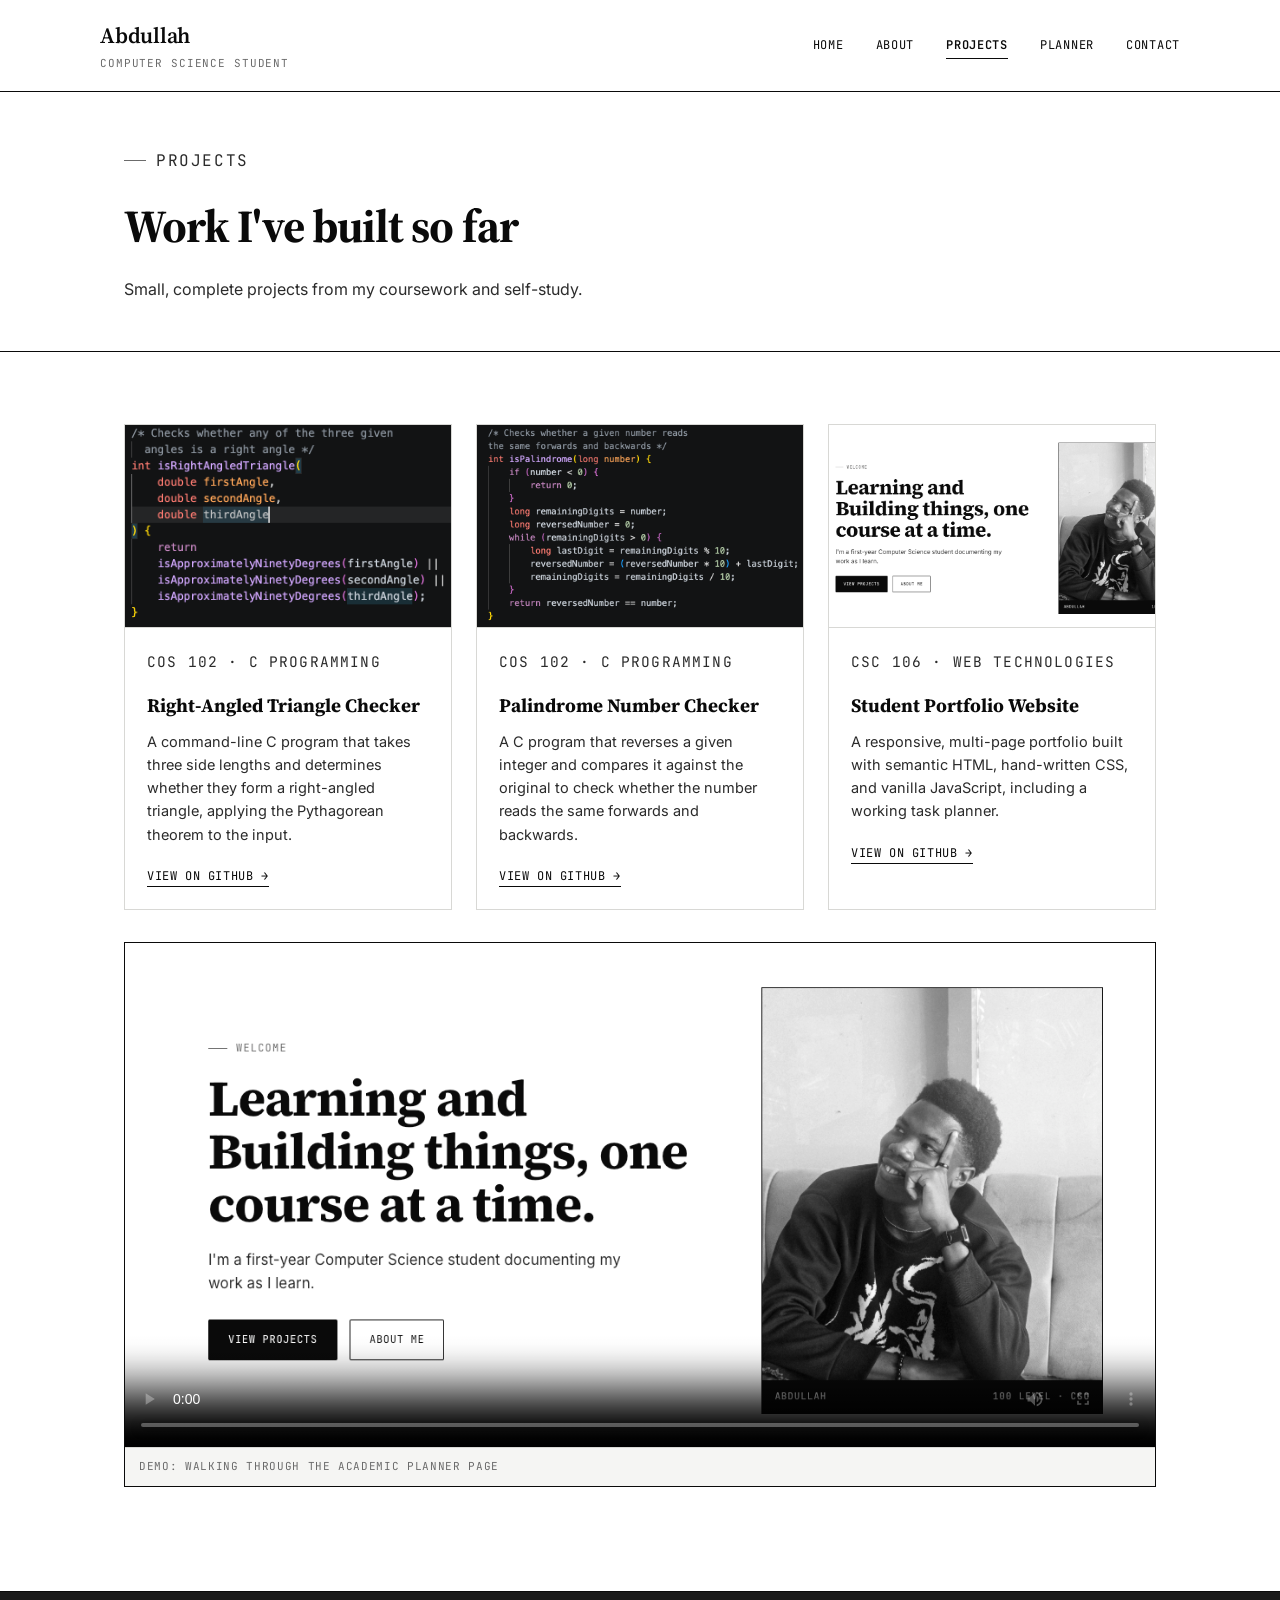
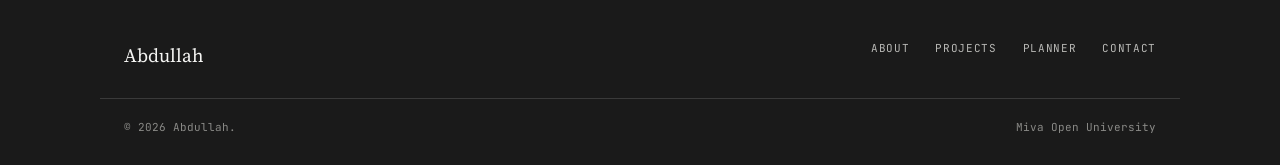
==== projects.html @ 6de3a1d3 "add projects page and media assets" ====
<!DOCTYPE html>
<html lang="en">

<head>
  <meta charset="UTF-8">
  <meta name="viewport" content="width=device-width, initial-scale=1.0">
  <title>Projects | Abdullah</title>
  <link
    href="https://fonts.googleapis.com/css2?family=Source+Serif+4:wght@400;600;700&family=Inter:wght@400;500;600&family=JetBrains+Mono:wght@400;500&display=swap"
    rel="stylesheet">
  <link rel="stylesheet" href="css/style.css">
</head>

<body>

  <header class="site-header">
    <nav class="nav container">
      <a href="index.html" class="brand">Abdullah<span>Computer Science Student</span></a>
      <ul class="nav-links" id="navLinks">
        <li><a href="index.html">Home</a></li>
        <li><a href="about.html">About</a></li>
        <li><a href="projects.html" aria-current="page">Projects</a></li>
        <li><a href="planner.html">Planner</a></li>
        <li><a href="contact.html">Contact</a></li>
      </ul>
      <button class="nav-toggle" id="navToggle" aria-label="Toggle navigation" aria-expanded="false">
        <span></span><span></span><span></span>
      </button>
    </nav>
  </header>

  <section class="page-intro">
    <div class="container">
      <p class="eyebrow">Projects</p>
      <h1>Work I've built so far</h1>
      <p>Small, complete projects from my coursework and self-study.</p>
    </div>
  </section>

  <section class="section">
    <div class="container">
      <div class="grid-3">

        <article class="card">
          <div class="card-media"><img src="images/project-triangle.png"
              alt="Terminal output of the right-angled triangle checker program"></div>
          <div class="card-body">
            <p class="card-tag">COS 102 · C Programming</p>
            <h3>Right-Angled Triangle Checker</h3>
            <p>A command-line C program that takes three side lengths and determines whether they form a right-angled
              triangle, applying the Pythagorean theorem to the input.</p>
            <a href="https://github.com/" class="card-link" target="_blank" rel="noopener">View on GitHub →</a>
          </div>
        </article>

        <article class="card">
          <div class="card-media"><img src="images/project-palindrome.png"
              alt="Terminal output of the palindrome number checker program"></div>
          <div class="card-body">
            <p class="card-tag">COS 102 · C Programming</p>
            <h3>Palindrome Number Checker</h3>
            <p>A C program that reverses a given integer and compares it against the original to check whether the
              number reads the same forwards and backwards.</p>
            <a href="https://github.com/" class="card-link" target="_blank" rel="noopener">View on GitHub →</a>
          </div>
        </article>

        <article class="card">
          <div class="card-media"><img src="images/portfolio.png"
              alt="Screenshot of this student portfolio website"></div>
          <div class="card-body">
            <p class="card-tag">CSC 106 · Web Technologies</p>
            <h3>Student Portfolio Website</h3>
            <p>A responsive, multi-page portfolio built with semantic HTML, hand-written CSS, and vanilla
              JavaScript, including a working task planner.</p>
            <a href="https://github.com/" class="card-link" target="_blank" rel="noopener">View on GitHub →</a>
          </div>
        </article>

      </div>

      <div class="media-block">
        <video controls preload="metadata" poster="images/portfolio.png">
          <source src="images/demo-academic-planner.mov" type="video/mp4">
          Your browser does not support embedded video.
        </video>
        <p class="media-caption">Demo: walking through the Academic Planner page </p>
      </div>
    </div>
  </section>

  <footer class="site-footer">
    <div class="container">
      <div>
        <p class="footer-brand">Abdullah</p>
      </div>
      <ul class="footer-links">
        <li><a href="about.html">About</a></li>
        <li><a href="projects.html">Projects</a></li>
        <li><a href="planner.html">Planner</a></li>
        <li><a href="contact.html">Contact</a></li>
      </ul>
    </div>
    <div class="container footer-bottom">
      <span>© 2026 Abdullah. </span>
      <span>Miva Open University</span>
    </div>
  </footer>

  <script src="js/main.js"></script>
</body>

</html>
---- css/style.css ----
/* =========================================================
   Design tokens
   ========================================================= */
:root {
  --ink: #0a0a0a;
  --paper: #ffffff;
  --panel: #f5f5f3;
  --line: #d8d8d5;
  --gray: #6b6b6b;
  --gray-dark: #2b2b2b;
  --surface: #1a1a1a;

  --serif: "Source Serif 4", Georgia, "Times New Roman", serif;
  --sans: "Inter", -apple-system, BlinkMacSystemFont, "Segoe UI", sans-serif;
  --mono: "JetBrains Mono", "Courier New", monospace;

  --max: 1080px;
  --gap: 24px;
  --radius: 2px;
}

* { box-sizing: border-box; margin: 0; padding: 0; }

html { scroll-behavior: smooth; }

body {
  font-family: var(--sans);
  color: var(--ink);
  background: var(--paper);
  line-height: 1.6;
  -webkit-font-smoothing: antialiased;
}

img { max-width: 100%; display: block; }

a { color: inherit; text-decoration: none; }

ul, ol { list-style: none; }

:focus-visible {
  outline: 2px solid var(--ink);
  outline-offset: 3px;
}

.container {
  max-width: var(--max);
  margin: 0 auto;
  padding: 0 24px;
}

/* =========================================================
   Top bar / record number
   ========================================================= */
.recordbar {
  font-family: var(--mono);
  font-size: 11px;
  letter-spacing: 0.08em;
  text-transform: uppercase;
  color: var(--gray);
  border-bottom: 1px solid var(--line);
  padding: 10px 0;
}
.recordbar .container {
  display: flex;
  justify-content: space-between;
}

/* =========================================================
   Header / Nav
   ========================================================= */
.site-header {
  border-bottom: 1px solid var(--ink);
  background: var(--paper);
  position: sticky;
  top: 0;
  z-index: 50;
}

.nav {
  display: flex;
  align-items: center;
  justify-content: space-between;
  padding: 18px 0;
}

.brand {
  font-family: var(--serif);
  font-size: 22px;
  font-weight: 600;
  letter-spacing: -0.01em;
}
.brand span {
  font-family: var(--mono);
  font-size: 11px;
  display: block;
  color: var(--gray);
  font-weight: 400;
  letter-spacing: 0.08em;
  text-transform: uppercase;
  margin-top: 2px;
}

.nav-links {
  display: flex;
  gap: 32px;
  font-family: var(--mono);
  font-size: 12px;
  letter-spacing: 0.06em;
  text-transform: uppercase;
}

.nav-links a {
  position: relative;
  padding: 4px 0;
  transition: color 0.2s ease;
}

.nav-links a::after {
  content: "";
  position: absolute;
  left: 0;
  bottom: -2px;
  width: 0;
  height: 1px;
  background: var(--ink);
  transition: width 0.25s ease;
}

.nav-links a:hover::after,
.nav-links a[aria-current="page"]::after {
  width: 100%;
}

.nav-links a[aria-current="page"] {
  color: var(--ink);
  font-weight: 600;
}

.nav-toggle {
  display: none;
  background: none;
  border: 1px solid var(--ink);
  width: 36px;
  height: 36px;
  cursor: pointer;
  flex-direction: column;
  justify-content: center;
  align-items: center;
  gap: 4px;
}
.nav-toggle span {
  display: block;
  width: 18px;
  height: 1px;
  background: var(--ink);
}

/* =========================================================
   Hero
   ========================================================= */
.hero {
  border-bottom: 1px solid var(--ink);
}

.hero .container {
  display: grid;
  grid-template-columns: 1.2fr 0.8fr;
  gap: 48px;
  align-items: center;
  padding-top: 64px;
  padding-bottom: 64px;
}

.eyebrow {
  font-family: var(--mono);
  font-size: 12px;
  letter-spacing: 0.1em;
  text-transform: uppercase;
  color: var(--gray);
  display: flex;
  align-items: center;
  gap: 10px;
  margin-bottom: 18px;
}
.eyebrow::before {
  content: "";
  width: 22px;
  height: 1px;
  background: var(--gray);
}

.hero h1 {
  font-family: var(--serif);
  font-size: clamp(36px, 5vw, 58px);
  line-height: 1.05;
  letter-spacing: -0.02em;
  margin-bottom: 20px;
}

.hero p.lede {
  font-size: 17px;
  color: var(--gray-dark);
  max-width: 46ch;
  margin-bottom: 28px;
}

.btn-row { display: flex; gap: 14px; flex-wrap: wrap; }

.btn {
  display: inline-flex;
  align-items: center;
  gap: 8px;
  font-family: var(--mono);
  font-size: 12px;
  letter-spacing: 0.06em;
  text-transform: uppercase;
  padding: 13px 22px;
  border: 1px solid var(--ink);
  border-radius: var(--radius);
  cursor: pointer;
  transition: background 0.2s ease, color 0.2s ease, transform 0.15s ease;
}

.btn-solid {
  background: var(--ink);
  color: var(--paper);
}
.btn-solid:hover { background: var(--gray-dark); transform: translateY(-1px); }

.btn-outline {
  background: transparent;
  color: var(--ink);
}
.btn-outline:hover { background: var(--ink); color: var(--paper); }

.hero-frame {
  border: 1px solid var(--ink);
  aspect-ratio: 4 / 5;
  overflow: hidden;
  background: var(--panel);
  position: relative;
}
.hero-frame img {
  width: 100%;
  height: 100%;
  object-fit: cover;
  filter: grayscale(1) contrast(1.05);
}
.hero-frame .tag {
  position: absolute;
  bottom: 0;
  left: 0;
  right: 0;
  background: var(--ink);
  color: var(--paper);
  font-family: var(--mono);
  font-size: 11px;
  letter-spacing: 0.08em;
  text-transform: uppercase;
  padding: 10px 14px;
  display: flex;
  justify-content: space-between;
}

/* =========================================================
   Section scaffolding
   ========================================================= */
.section {
  padding: 72px 0;
  border-bottom: 1px solid var(--line);
}
.section:last-of-type { border-bottom: none; }

.section-head {
  display: flex;
  justify-content: space-between;
  align-items: flex-end;
  gap: 24px;
  margin-bottom: 40px;
  flex-wrap: wrap;
}

.section-head .index {
  font-family: var(--mono);
  font-size: 12px;
  color: var(--gray);
  letter-spacing: 0.08em;
  text-transform: uppercase;
}

.section h2 {
  font-family: var(--serif);
  font-size: clamp(26px, 3.4vw, 38px);
  letter-spacing: -0.01em;
}

.section .lede {
  color: var(--gray-dark);
  max-width: 60ch;
}

/* =========================================================
   Grid / Cards
   ========================================================= */
.grid-3 {
  display: grid;
  grid-template-columns: repeat(3, 1fr);
  gap: var(--gap);
}
.grid-2 {
  display: grid;
  grid-template-columns: repeat(2, 1fr);
  gap: var(--gap);
}

.card {
  border: 1px solid var(--line);
  background: var(--paper);
  transition: border-color 0.2s ease, transform 0.2s ease;
}
.card:hover {
  border-color: var(--ink);
  transform: translateY(-3px);
}

.card-media {
  aspect-ratio: 16 / 10;
  background: var(--panel);
  border-bottom: 1px solid var(--line);
  overflow: hidden;
}
.card-media img {
  width: 100%;
  height: 100%;
  object-fit: cover;
  object-position: left;
}

.card-media img:nth-child(1) {
  object-position: 30% 30%;
}

.card-body { padding: 22px; }

.card-tag {
  font-family: var(--mono);
  font-size: 10px;
  letter-spacing: 0.08em;
  text-transform: uppercase;
  color: var(--gray);
  margin-bottom: 10px;
}

.card h3 {
  font-family: var(--serif);
  font-size: 19px;
  margin-bottom: 10px;
}

.card p { color: var(--gray-dark); font-size: 14.5px; margin-bottom: 16px; }

.card-link {
  font-family: var(--mono);
  font-size: 12px;
  letter-spacing: 0.05em;
  text-transform: uppercase;
  border-bottom: 1px solid var(--ink);
  padding-bottom: 2px;
}

/* =========================================================
   Skills / list rows
   ========================================================= */
.rowlist { border-top: 1px solid var(--line); }
.rowlist .row {
  display: grid;
  grid-template-columns: 140px 1fr 60px;
  gap: 20px;
  align-items: center;
  padding: 16px 0;
  border-bottom: 1px solid var(--line);
}
.rowlist .row .label {
  font-family: var(--mono);
  font-size: 12px;
  text-transform: uppercase;
  letter-spacing: 0.06em;
  color: var(--gray);
}
.meter {
  height: 6px;
  background: var(--panel);
  border: 1px solid var(--line);
  position: relative;
}
.meter span {
  position: absolute;
  inset: 0;
  background: var(--ink);
  width: var(--level, 50%);
}
.rowlist .row .pct {
  font-family: var(--mono);
  font-size: 12px;
  text-align: right;
  color: var(--gray-dark);
}

/* =========================================================
   Table (academic record)
   ========================================================= */
.table-wrap { border: 1px solid var(--ink); overflow-x: auto; }
table { width: 100%; border-collapse: collapse; font-size: 14px; }
caption {
  text-align: left;
  font-family: var(--mono);
  font-size: 11px;
  letter-spacing: 0.08em;
  text-transform: uppercase;
  color: var(--gray);
  padding: 12px 16px;
  border-bottom: 1px solid var(--ink);
  caption-side: top;
}
th, td {
  text-align: left;
  padding: 13px 16px;
  border-bottom: 1px solid var(--line);
}
thead th {
  font-family: var(--mono);
  font-size: 11px;
  text-transform: uppercase;
  letter-spacing: 0.06em;
  color: var(--gray);
  background: var(--panel);
}
tbody tr:last-child td { border-bottom: none; }
tbody tr:hover { background: var(--panel); }

/* =========================================================
   Bio / About blocks
   ========================================================= */
.split {
  display: grid;
  grid-template-columns: 0.9fr 1.1fr;
  gap: 56px;
}
.split-side {
  position: sticky;
  top: 90px;
  align-self: start;
}
.bio-photo {
  border: 1px solid var(--ink);
  aspect-ratio: 4/5;
  background: var(--panel);
  margin-bottom: 18px;
  overflow: hidden;
}
.bio-photo img { width: 100%; height: 100%; object-fit: cover; filter: grayscale(1); }

.factrow {
  display: flex;
  justify-content: space-between;
  font-family: var(--mono);
  font-size: 12px;
  padding: 10px 0;
  border-bottom: 1px solid var(--line);
}
.factrow span:first-child { color: var(--gray); text-transform: uppercase; letter-spacing: 0.05em; }

.prose h3 {
  font-family: var(--serif);
  font-size: 21px;
  margin: 32px 0 12px;
}
.prose h3:first-child { margin-top: 0; }
.prose p { color: var(--gray-dark); margin-bottom: 14px; }
.prose ul { margin-bottom: 14px; }
.prose ul li {
  padding-left: 18px;
  position: relative;
  color: var(--gray-dark);
  margin-bottom: 6px;
}
.prose ul li::before {
  content: "•";
  position: absolute;
  left: 0;
  color: var(--gray);
}

/* =========================================================
   Planner (signature element)
   ========================================================= */
.planner-shell {
  border: 1px solid var(--ink);
  background: var(--paper);
  box-shadow: 0 12px 30px rgba(0, 0, 0, 0.04);
  border-radius: var(--radius);
  overflow: hidden;
}

.planner-toolbar {
  display: grid;
  grid-template-columns: 1fr auto auto auto;
  gap: 16px;
  padding: 24px;
  border-bottom: 1px solid var(--ink);
  background: var(--panel);
  align-items: center;
}

.planner-toolbar input,
.planner-toolbar select {
  font-family: var(--sans);
  font-size: 14px;
  border: 1px solid var(--line);
  background: var(--paper);
  padding: 12px 14px;
  border-radius: var(--radius);
  color: var(--ink);
  transition: border-color 0.2s ease, box-shadow 0.2s ease;
}

.planner-toolbar input::placeholder {
  font-size: 13px;
  color: var(--gray);
  opacity: 0.65;
  font-weight: 400;
  transition: opacity 0.2s ease;
}

.planner-toolbar input:focus::placeholder {
  opacity: 0.35;
}

.planner-toolbar input[type="text"] {
  min-width: 200px;
}

.planner-toolbar input:focus,
.planner-toolbar select:focus {
  outline: none;
  border-color: var(--ink);
  box-shadow: 0 0 0 2px rgba(10, 10, 10, 0.05);
}

.planner-toolbar .btn-solid {
  padding: 12px 24px;
  height: 100%;
}

.planner-stats {
  display: grid;
  grid-template-columns: repeat(3, 1fr);
  background: var(--paper);
  border-bottom: 1px solid var(--line);
}

.planner-stats .stat-card {
  padding: 18px 24px;
  border-right: 1px solid var(--line);
  display: flex;
  flex-direction: column;
  gap: 6px;
}

.planner-stats .stat-card:last-child {
  border-right: none;
}

.planner-stats .stat-label {
  font-family: var(--mono);
  font-size: 10px;
  text-transform: uppercase;
  letter-spacing: 0.08em;
  color: var(--gray);
}

.planner-stats strong {
  font-family: var(--serif);
  font-size: 24px;
  color: var(--ink);
  font-weight: 700;
  line-height: 1;
}

#task-list {
  min-height: 120px;
  background: var(--paper);
}

.task-row {
  display: grid;
  grid-template-columns: 32px 88px 1fr auto auto 32px;
  gap: 16px;
  align-items: center;
  padding: 18px 24px;
  border-bottom: 1px solid var(--line);
  font-size: 14.5px;
  transition: background-color 0.2s ease;
  background: var(--paper);
}

.task-row:last-child {
  border-bottom: none;
}

.task-row:hover {
  background-color: var(--panel);
}

.task-id {
  font-family: var(--mono);
  font-size: 11px;
  color: var(--gray);
  letter-spacing: 0.05em;
}

/* Customized Circular Checkbox */
.task-row input[type="checkbox"] {
  appearance: none;
  -webkit-appearance: none;
  width: 20px;
  height: 20px;
  border: 1px solid var(--ink);
  border-radius: 50%;
  outline: none;
  cursor: pointer;
  position: relative;
  display: flex;
  align-items: center;
  justify-content: center;
  transition: background-color 0.2s ease, border-color 0.2s ease, transform 0.1s ease;
  margin: 0;
}

.task-row input[type="checkbox"]:active {
  transform: scale(0.92);
}

.task-row input[type="checkbox"]:checked {
  background-color: var(--ink);
  border-color: var(--ink);
}

.task-row input[type="checkbox"]:checked::after {
  content: "";
  width: 5px;
  height: 9px;
  border: solid var(--paper);
  border-width: 0 2px 2px 0;
  transform: rotate(45deg);
  position: absolute;
  top: 3px;
}

.task-text {
  word-break: break-word;
  color: var(--ink);
  font-weight: 500;
  transition: color 0.2s ease;
}

.task-row.done .task-text {
  text-decoration: line-through;
  color: var(--gray);
  font-weight: 400;
}

.task-priority {
  font-family: var(--mono);
  font-size: 10px;
  text-transform: uppercase;
  letter-spacing: 0.05em;
  padding: 4px 10px;
  border: 1px solid var(--line);
  border-radius: 12px;
  text-align: center;
  color: var(--gray);
  background: var(--panel);
  justify-self: start;
  white-space: nowrap;
}

.task-priority.high {
  border-color: #ef4444;
  color: #ef4444;
  background: #fef2f2;
  font-weight: 600;
}

.task-due {
  font-family: var(--mono);
  font-size: 11px;
  color: var(--gray-dark);
  background: var(--panel);
  padding: 4px 10px;
  border-radius: 12px;
  border: 1px solid var(--line);
  white-space: nowrap;
}

.task-delete {
  background: none;
  border: 1px solid transparent;
  width: 28px;
  height: 28px;
  border-radius: 50%;
  cursor: pointer;
  font-size: 16px;
  color: var(--gray);
  display: flex;
  align-items: center;
  justify-content: center;
  transition: all 0.2s ease;
}

.task-delete:hover {
  border-color: #ef4444;
  background: #ef4444;
  color: var(--paper);
}

.empty-state {
  padding: 50px 20px;
  text-align: center;
  font-family: var(--mono);
  font-size: 13px;
  color: var(--gray);
  text-transform: uppercase;
  letter-spacing: 0.06em;
}

/* =========================================================
   Forms (Contact)
   ========================================================= */
.form-grid {
  display: grid;
  grid-template-columns: repeat(2, 1fr);
  gap: 22px;
}
.field { display: flex; flex-direction: column; gap: 8px; }
.field.full { grid-column: 1 / -1; }

.field label {
  font-family: var(--mono);
  font-size: 11px;
  text-transform: uppercase;
  letter-spacing: 0.07em;
  color: var(--gray-dark);
}

.field input,
.field textarea {
  font-family: var(--sans);
  font-size: 15px;
  padding: 13px 14px;
  border: 1px solid var(--line);
  background: var(--paper);
  color: var(--ink);
  resize: vertical;
}
.field input::placeholder,
.field textarea::placeholder {
  font-size: 13px;
  color: var(--gray);
  opacity: 0.65;
  font-weight: 400;
  transition: opacity 0.2s ease;
}
.field input:focus::placeholder,
.field textarea:focus::placeholder {
  opacity: 0.35;
}
.field input:focus,
.field textarea:focus {
  outline: none;
  border-color: var(--ink);
}

.field input.invalid,
.field textarea.invalid { border-color: var(--ink); background: #fafafa; }

.field-error {
  font-family: var(--mono);
  font-size: 11px;
  color: var(--ink);
  min-height: 14px;
  display: none;
}
.field-error.show { display: block; }

.form-status {
  font-family: var(--mono);
  font-size: 12px;
  letter-spacing: 0.05em;
  padding: 14px 16px;
  border: 1px solid var(--ink);
  margin-top: 24px;
  display: none;
}
.form-status.show { display: block; }
.form-status.success { background: var(--ink); color: var(--paper); }

.contact-meta { display: flex; flex-direction: column; gap: 24px; }
.contact-meta .factrow:last-child { border-bottom: none; }

/* =========================================================
   Footer
   ========================================================= */
.site-footer {
  border-top: 1px solid var(--ink);
  background: var(--surface);
  color: var(--panel);
  padding: 48px 0 28px;
}
.site-footer .container {
  display: flex;
  justify-content: space-between;
  align-items: flex-start;
  flex-wrap: wrap;
  gap: 24px;
}
.footer-brand {
  font-family: var(--serif);
  font-size: 19px;
}
.footer-links {
  display: flex;
  gap: 26px;
  font-family: var(--mono);
  font-size: 11px;
  text-transform: uppercase;
  letter-spacing: 0.06em;
}
.footer-links a { color: #b8b8b5; transition: color 0.2s ease; }
.footer-links a:hover { color: var(--paper); }
.footer-bottom {
  margin-top: 28px;
  padding-top: 20px;
  border-top: 1px solid #3a3a3a;
  font-family: var(--mono);
  font-size: 11px;
  color: #8a8a87;
  display: flex;
  justify-content: space-between;
  flex-wrap: wrap;
  gap: 10px;
}

/* =========================================================
   Page intro (non-home pages)
   ========================================================= */
.page-intro {
  border-bottom: 1px solid var(--ink);
  padding: 56px 0 48px;
}
.page-intro .eyebrow { margin-bottom: 16px; }
.page-intro h1 {
  font-family: var(--serif);
  font-size: clamp(32px, 4.4vw, 46px);
  letter-spacing: -0.02em;
  margin-bottom: 14px;
}
.page-intro p {
  color: var(--gray-dark);
  max-width: 58ch;
  font-size: 16px;
}

/* =========================================================
   Utility
   ========================================================= */
.mt-lg { margin-top: 48px; }
.media-block {
  border: 1px solid var(--ink);
  margin: 32px 0;
  background: var(--panel);
}
.media-block video,
.media-block audio { width: 100%; display: block; }
.media-caption {
  font-family: var(--mono);
  font-size: 11px;
  text-transform: uppercase;
  letter-spacing: 0.06em;
  color: var(--gray);
  padding: 10px 14px;
  border-top: 1px solid var(--line);
}

/* =========================================================
   Responsive
   ========================================================= */
@media (max-width: 860px) {
  .hero .container { grid-template-columns: 1fr; padding-top: 40px; padding-bottom: 40px; }
  .hero-frame { order: -1; max-width: 320px; }
  .grid-3, .grid-2 { grid-template-columns: 1fr; }
  .split { grid-template-columns: 1fr; }
  .split-side { position: static; max-width: 280px; }
  .form-grid { grid-template-columns: 1fr; }
}

@media (max-width: 720px) {
  .nav-links {
    position: fixed;
    top: 65px;
    left: 0;
    right: 0;
    background: var(--paper);
    border-bottom: 1px solid var(--ink);
    flex-direction: column;
    gap: 0;
    max-height: 0;
    overflow: hidden;
    transition: max-height 0.3s ease;
  }
  .nav-links.open { max-height: 320px; }
  .nav-links a {
    padding: 16px 24px;
    width: 100%;
    border-bottom: 1px solid var(--line);
  }
  .nav-links a::after { display: none; }
  .nav-toggle { display: flex; }
  .planner-stats { flex-wrap: wrap; }
  .planner-stats div { flex: 1 1 50%; border-bottom: 1px solid var(--line); }
  .task-row {
    grid-template-columns: 28px 1fr 28px;
    grid-template-areas:
      "check text del"
      "meta meta meta";
  }
  .task-row input[type="checkbox"] { grid-area: check; }
  .task-text { grid-area: text; }
  .task-delete { grid-area: del; }
  .task-priority, .task-due { grid-area: meta; display: inline-block; margin-right: 10px; }
  .task-id { display: none; }
  .recordbar .container { flex-direction: column; gap: 4px; }
}

@media (prefers-reduced-motion: reduce) {
  *, *::before, *::after {
    animation-duration: 0.01ms !important;
    transition-duration: 0.01ms !important;
  }
}
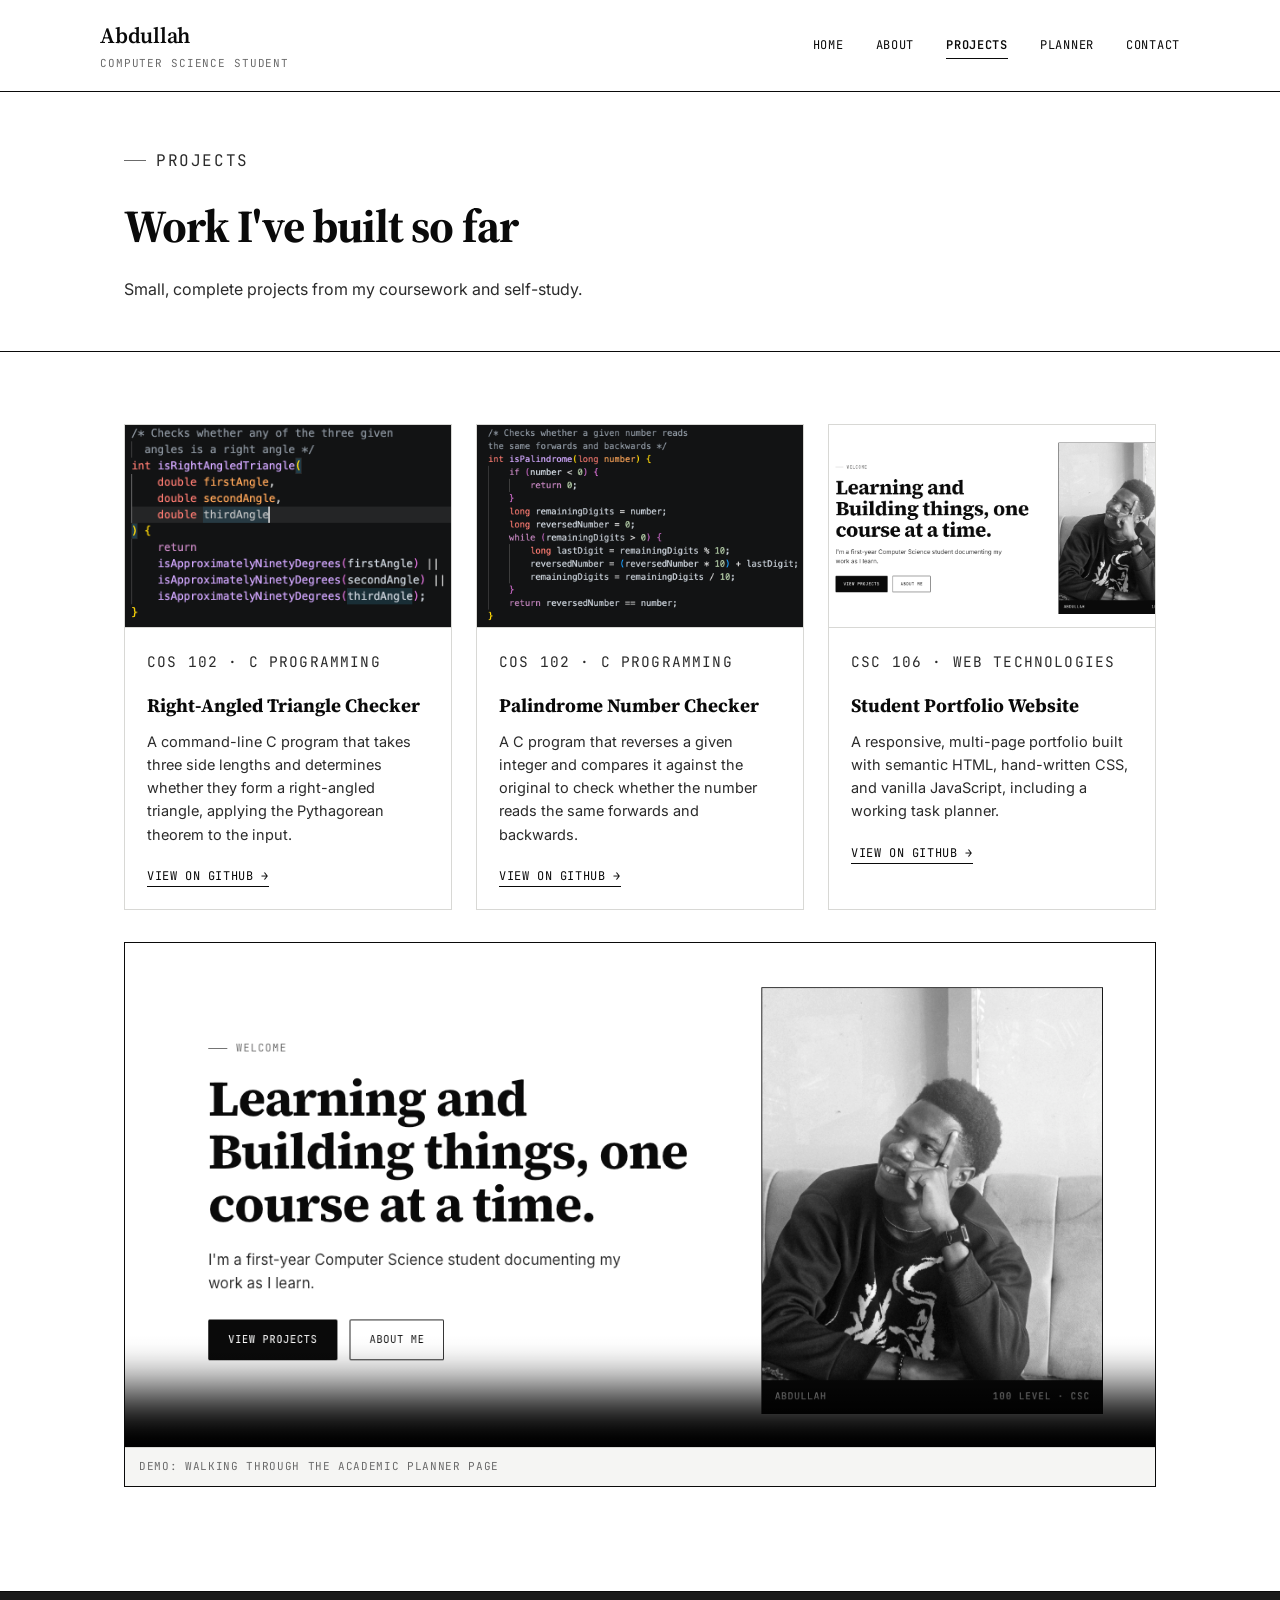
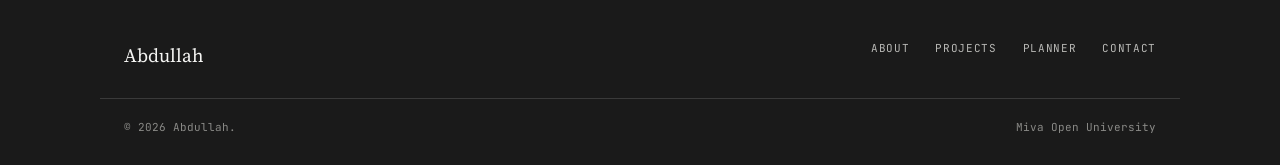
==== commit d9b1e66b: "fix: update broken project GitHub repository links to correct endpoints" ====
--- a/projects.html
+++ b/projects.html
@@ -49,7 +49,7 @@
             <h3>Right-Angled Triangle Checker</h3>
             <p>A command-line C program that takes three side lengths and determines whether they form a right-angled
               triangle, applying the Pythagorean theorem to the input.</p>
-            <a href="https://github.com/" class="card-link" target="_blank" rel="noopener">View on GitHub →</a>
+            <a href="https://github.com/whalewalker/rightAngleChecker" class="card-link" target="_blank" rel="noopener">View on GitHub →</a>
           </div>
         </article>
 
@@ -61,7 +61,7 @@
             <h3>Palindrome Number Checker</h3>
             <p>A C program that reverses a given integer and compares it against the original to check whether the
               number reads the same forwards and backwards.</p>
-            <a href="https://github.com/" class="card-link" target="_blank" rel="noopener">View on GitHub →</a>
+            <a href="https://github.com/whalewalker/palindrome" class="card-link" target="_blank" rel="noopener">View on GitHub →</a>
           </div>
         </article>
 
--- a/css/style.css
+++ b/css/style.css
@@ -153,6 +153,7 @@
   width: 18px;
   height: 1px;
   background: var(--ink);
+  transition: transform 0.25s ease, opacity 0.25s ease;
 }
 
 /* =========================================================
@@ -304,12 +305,12 @@
    ========================================================= */
 .grid-3 {
   display: grid;
-  grid-template-columns: repeat(3, 1fr);
+  grid-template-columns: repeat(auto-fit, minmax(290px, 1fr));
   gap: var(--gap);
 }
 .grid-2 {
   display: grid;
-  grid-template-columns: repeat(2, 1fr);
+  grid-template-columns: repeat(auto-fit, minmax(320px, 1fr));
   gap: var(--gap);
 }
 
@@ -602,6 +603,10 @@
   font-size: 14.5px;
   transition: background-color 0.2s ease;
   background: var(--paper);
+}
+
+.task-meta {
+  display: contents;
 }
 
 .task-row:last-child {
@@ -805,8 +810,7 @@
 .form-status.show { display: block; }
 .form-status.success { background: var(--ink); color: var(--paper); }
 
-.contact-meta { display: flex; flex-direction: column; gap: 24px; }
-.contact-meta .factrow:last-child { border-bottom: none; }
+
 
 /* =========================================================
    Footer
@@ -897,17 +901,16 @@
    ========================================================= */
 @media (max-width: 860px) {
   .hero .container { grid-template-columns: 1fr; padding-top: 40px; padding-bottom: 40px; }
-  .hero-frame { order: -1; max-width: 320px; }
-  .grid-3, .grid-2 { grid-template-columns: 1fr; }
+  .hero-frame { order: -1; max-width: 320px; margin: 0 auto; }
   .split { grid-template-columns: 1fr; }
-  .split-side { position: static; max-width: 280px; }
+  .split-side { position: static; max-width: 280px; margin: 0 auto; }
   .form-grid { grid-template-columns: 1fr; }
 }
 
-@media (max-width: 720px) {
+@media (max-width: 800px) {
   .nav-links {
-    position: fixed;
-    top: 65px;
+    position: absolute;
+    top: 100%;
     left: 0;
     right: 0;
     background: var(--paper);
@@ -920,26 +923,108 @@
   }
   .nav-links.open { max-height: 320px; }
   .nav-links a {
+    display: block;
     padding: 16px 24px;
     width: 100%;
     border-bottom: 1px solid var(--line);
   }
+  .nav-links li:last-child a {
+    border-bottom: none;
+  }
   .nav-links a::after { display: none; }
+  
   .nav-toggle { display: flex; }
-  .planner-stats { flex-wrap: wrap; }
-  .planner-stats div { flex: 1 1 50%; border-bottom: 1px solid var(--line); }
+  .nav-toggle[aria-expanded="true"] span:nth-child(1) {
+    transform: translateY(5px) rotate(45deg);
+  }
+  .nav-toggle[aria-expanded="true"] span:nth-child(2) {
+    opacity: 0;
+  }
+  .nav-toggle[aria-expanded="true"] span:nth-child(3) {
+    transform: translateY(-5px) rotate(-45deg);
+  }
+
+  .planner-toolbar {
+    grid-template-columns: 1fr;
+    gap: 12px;
+    padding: 16px;
+  }
+  .planner-toolbar .btn-solid {
+    width: 100%;
+    justify-content: center;
+  }
+  .planner-toolbar input[type="text"] {
+    min-width: unset;
+  }
+
+  .planner-stats {
+    display: flex;
+    flex-wrap: wrap;
+  }
+  .planner-stats .stat-card {
+    flex: 1 1 50%;
+    border-right: 1px solid var(--line);
+    border-bottom: 1px solid var(--line);
+  }
+  .planner-stats .stat-card:nth-child(2) {
+    border-right: none;
+  }
+  .planner-stats .stat-card:last-child {
+    flex: 1 1 100%;
+    border-right: none;
+    border-bottom: none;
+  }
+
   .task-row {
     grid-template-columns: 28px 1fr 28px;
     grid-template-areas:
       "check text del"
-      "meta meta meta";
+      ". meta .";
+    gap: 8px 12px;
+    padding: 14px 18px;
   }
   .task-row input[type="checkbox"] { grid-area: check; }
   .task-text { grid-area: text; }
   .task-delete { grid-area: del; }
-  .task-priority, .task-due { grid-area: meta; display: inline-block; margin-right: 10px; }
   .task-id { display: none; }
+  .task-meta {
+    grid-area: meta;
+    display: flex;
+    gap: 8px;
+    align-items: center;
+    flex-wrap: wrap;
+  }
   .recordbar .container { flex-direction: column; gap: 4px; }
+}
+
+@media (max-width: 600px) {
+  th, td {
+    padding: 10px 12px;
+    font-size: 13px;
+  }
+}
+
+@media (max-width: 480px) {
+  .container {
+    padding: 0 16px;
+  }
+  .brand {
+    font-size: 19px;
+  }
+  .brand span {
+    font-size: 9.5px;
+    letter-spacing: 0.05em;
+  }
+  .nav-links a {
+    padding: 14px 16px;
+  }
+  .hero .container {
+    padding-top: 32px;
+    padding-bottom: 32px;
+  }
+  .section {
+    padding: 44px 0;
+  }
 }
 
 @media (prefers-reduced-motion: reduce) {
